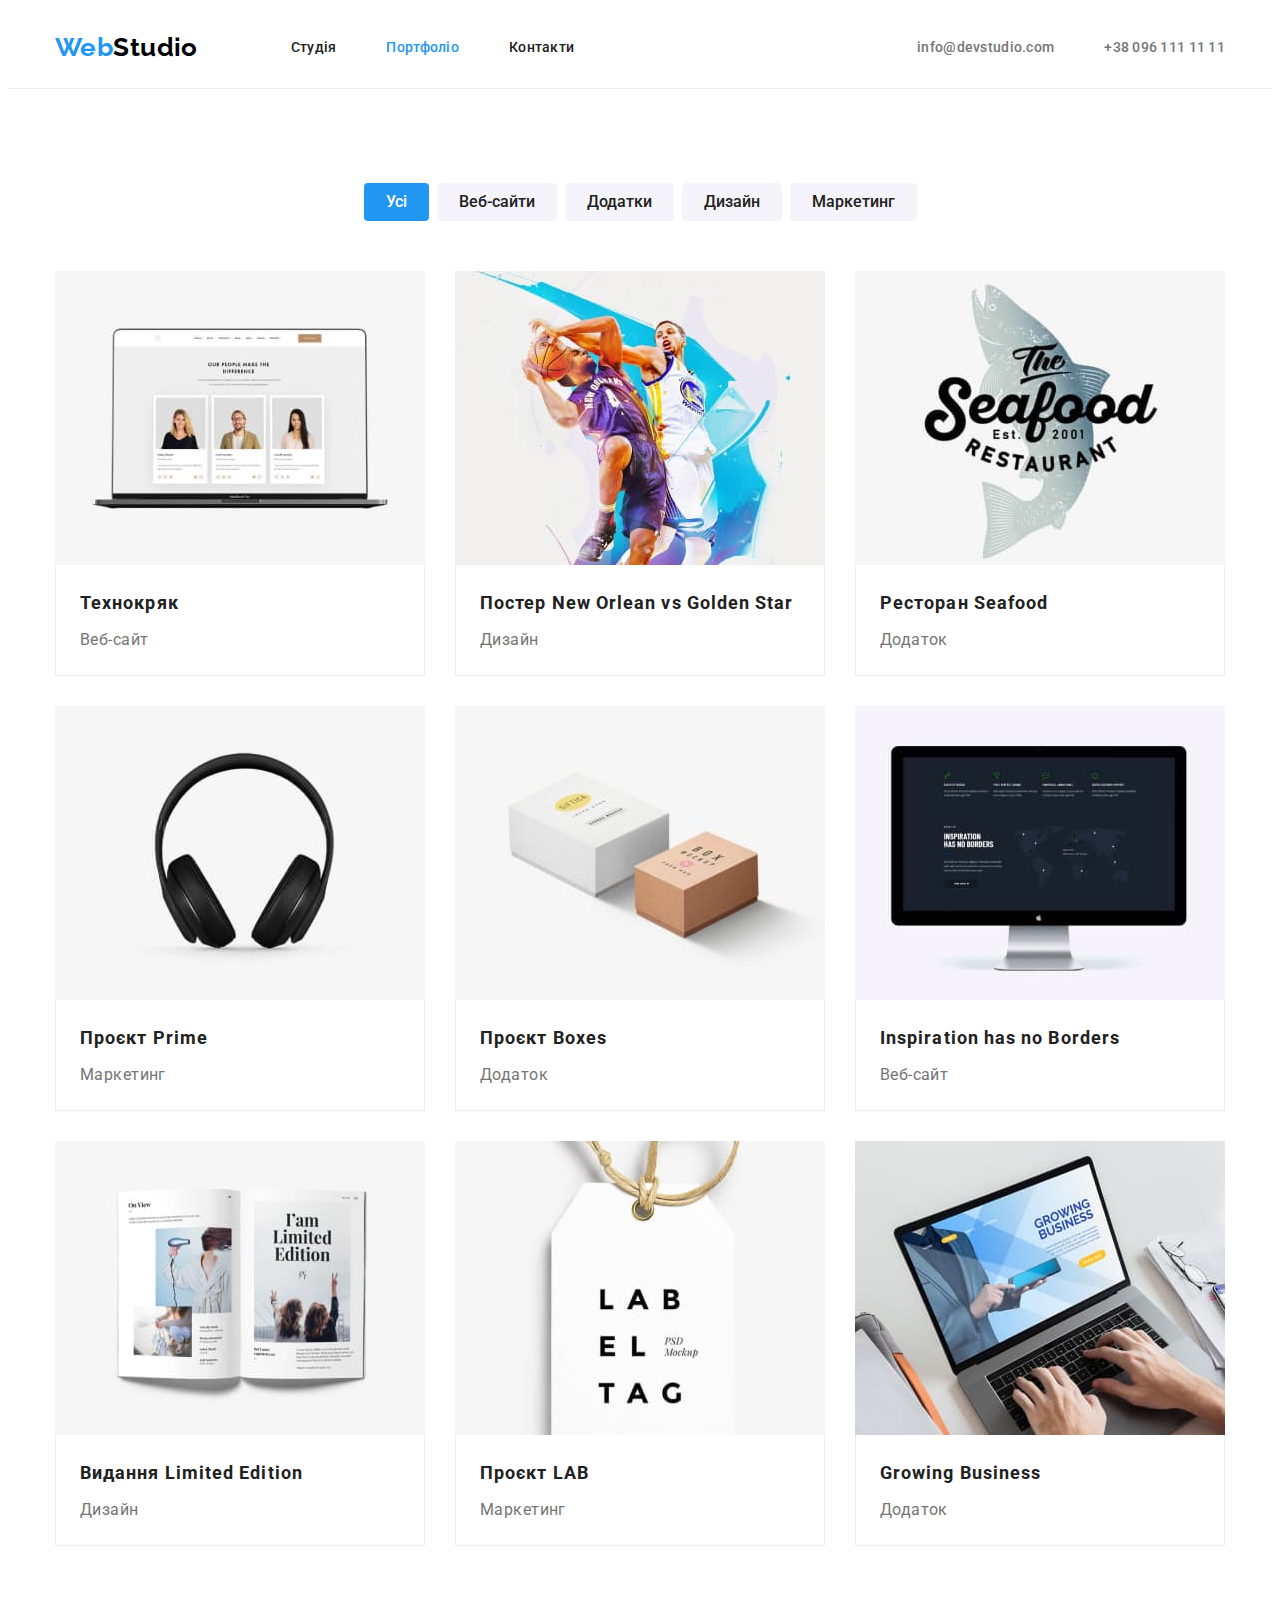
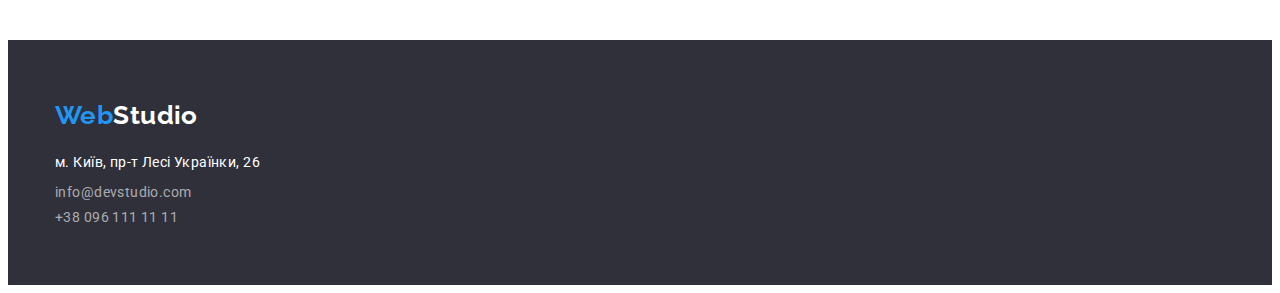
==== portfolio.html @ 9d4a98f9 "створив секцію клієнти" ====
<!DOCTYPE html>
<html lang="uk">
  <head>
    <meta charset="UTF-8" />
    <meta http-equiv="X-UA-Compatible" content="IE=edge" />
    <meta name="viewport" content="width=device-width, initial-scale=1.0" />
    <title lang="en">WebStudio</title>

    <!-- font family -->

    <link rel="preconnect" href="https://fonts.googleapis.com" />
    <link rel="preconnect" href="https://fonts.gstatic.com" crossorigin />
    <link
      href="https://fonts.googleapis.com/css2?family=Raleway:wght@700&family=Roboto:wght@400;500;700;900&display=swap"
      rel="stylesheet"
    />

    <!-- modern-normalize.css -->

    <link
      rel="stylesheet"
      href="https://cdnjs.cloudflare.com/ajax/libs/modern-normalize/1.1.0/modern-normalize.min.css"
      integrity="sha512-wpPYUAdjBVSE4KJnH1VR1HeZfpl1ub8YT/NKx4PuQ5NmX2tKuGu6U/JRp5y+Y8XG2tV+wKQpNHVUX03MfMFn9Q=="
      crossorigin="anonymous"
      referrerpolicy="no-referrer"
    />

    <!-- styles css -->

    <link rel="stylesheet" href="./css/styles.css" />
  </head>
  <body>
    <!-- header -->

    <header class="header">
      <div class="container">
        <nav class="nav">
          <a class="link logo" lang="en" href="./index.html"
            ><span class="part-logo">Web</span>Studio</a
          >
          <ul class="list nav-list">
            <li class="nav-item">
              <a class="link nav-link" href="./index.html">Студія</a>
            </li>
            <li class="nav-item">
              <a class="link nav-link active" href="./portfolio.html"
                >Портфоліо</a
              >
            </li>
            <li class="nav-item">
              <a class="link nav-link" href="">Контакти</a>
            </li>
          </ul>
        </nav>
        <ul class="list header-list">
          <li class="header-item">
            <a
              class="link header-link"
              lang="en"
              href="mailto:info@devstudio.com"
              >info@devstudio.com</a
            >
          </li>
          <li class="header-item">
            <a class="link header-link" href="tel:+380961111111"
              >+38 096 111 11 11</a
            >
          </li>
        </ul>
      </div>
    </header>

    <!-- main -->

    <main class="portfolio-main">
      <!-- hero-->

      <section class="gallery section">
        <div class="container">
          <h1 hidden class="visually-hidden">Портфоліо</h1>
          <ul class="list gallery-pagination">
            <li class="pagination-item">
              <button class="pagination-btn active" type="button">Усі</button>
            </li>
            <li class="pagination-item">
              <button class="pagination-btn" type="button">Веб-сайти</button>
            </li>
            <li class="pagination-item">
              <button class="pagination-btn" type="button">Додатки</button>
            </li>
            <li class="pagination-item">
              <button class="pagination-btn" type="button">Дизайн</button>
            </li>
            <li class="pagination-item">
              <button class="pagination-btn" type="button">Маркетинг</button>
            </li>
          </ul>
          <ul class="list gallery-list">
            <li class="gallery-item">
              <img
                class="gallery-img"
                src="./images/portfolio/texno.jpg"
                alt="вімкнений ноутбук"
                width="370"
                height="295"
              />
              <div class="gallery-project-name">
                <h2 class="gallery-title">Технокряк</h2>
                <p class="gallery-text">Веб-сайт</p>
              </div>
            </li>
            <li class="gallery-item">
              <img
                class="gallery-img"
                src="./images/portfolio/poster.jpg"
                alt="два баскетболісти борються за мяч"
                width="370"
                height="295"
              />
              <div class="gallery-project-name">
                <h2 class="gallery-title">Постер New Orlean vs Golden Star</h2>
                <p class="gallery-text">Дизайн</p>
              </div>
            </li>
            <li class="gallery-item">
              <img
                class="gallery-img"
                src="./images/portfolio/seafood.jpg"
                alt="логотип рибного ресторану"
                width="370"
                height="295"
              />
              <div class="gallery-project-name">
                <h2 class="gallery-title">Ресторан Seafood</h2>
                <p class="gallery-text">Додаток</p>
              </div>
            </li>
            <li class="gallery-item">
              <img
                class="gallery-img"
                src="./images/portfolio/prime.jpg"
                alt="чорні навушники"
                width="370"
                height="295"
              />
              <div class="gallery-project-name">
                <h2 class="gallery-title">Проєкт Prime</h2>
                <p class="gallery-text">Маркетинг</p>
              </div>
            </li>
            <li class="gallery-item">
              <img
                class="gallery-img"
                src="./images/portfolio/boxes.jpg"
                alt="дві картонні коробки білого та коричневого кольорів"
                width="370"
                height="295"
              />
              <div class="gallery-project-name">
                <h2 class="gallery-title">Проєкт Boxes</h2>
                <p class="gallery-text">Додаток</p>
              </div>
            </li>
            <li class="gallery-item">
              <img
                class="gallery-img"
                src="./images/portfolio/no-borders.jpg"
                alt="великий компюторний монітор"
                width="370"
                height="295"
              />
              <div class="gallery-project-name">
                <h2 class="gallery-title">Inspiration has no Borders</h2>
                <p class="gallery-text">Веб-сайт</p>
              </div>
            </li>
            <li class="gallery-item">
              <img
                class="gallery-img"
                src="./images/portfolio/limited-edition.jpg"
                alt="книга в розгорнутому виді"
                width="370"
                height="295"
              />
              <div class="gallery-project-name">
                <h2 class="gallery-title">Видання Limited Edition</h2>
                <p class="gallery-text">Дизайн</p>
              </div>
            </li>
            <li class="gallery-item">
              <img
                class="gallery-img"
                src="./images/portfolio/lab.jpg"
                alt="бирка білого кольору з логотипом"
                width="370"
                height="295"
              />
              <div class="gallery-project-name">
                <h2 class="gallery-title">Проєкт LAB</h2>
                <p class="gallery-text">Маркетинг</p>
              </div>
            </li>
            <li class="gallery-item">
              <img
                class="gallery-img"
                src="./images/portfolio/growing-business.jpg"
                alt="чоловік працює за ноубуком"
                width="370"
                height="295"
              />
              <div class="gallery-project-name">
                <h2 class="gallery-title">Growing Business</h2>
                <p class="gallery-text">Додаток</p>
              </div>
            </li>
          </ul>
        </div>
      </section>
    </main>

    <!-- footer  -->

    <footer class="footer section">
      <div class="container">
        <a class="link footer-logo" lang="en" href="./index.html"
          ><span class="part-logo">Web</span>Studio</a
        >
        <address class="footer-address">
          м. Київ, пр-т Лесі Українки, 26
        </address>
        <ul class="list footer-list">
          <li class="footer-item">
            <a
              class="link footer-link"
              lang="en"
              href="mailto:info@devstudio.com"
              >info@devstudio.com</a
            >
          </li>
          <li class="footer-item">
            <a class="link footer-link" href="tel:+380961111111"
              >+38 096 111 11 11</a
            >
          </li>
        </ul>
      </div>
    </footer>
  </body>
</html>
---- css/styles.css ----
:root {
  --accent-color: #2196f3;
  --primary-text-color: #757575;
  --secondary-text-color: #212121;
  --third-text-color: #ffffff;
}

body {
  font-family: "Roboto", sans-serif;
  font-size: 14px;
  color: var(--primary-text-color);
  background-color: var(--third-text-color);
  letter-spacing: 0.03em;
}

/* rest */
html {
  box-sizing: border-box;
}
*,
*::after,
*::before {
  box-sizing: inherit;
}

/* Стилі для обнулення верхніх відступів у елементів  Стили для обнуления */
h1,
h2,
h3,
h4,
h5,
h6,
p {
  margin: 0;
}

/* Класс для обнулення базових свойств у списків (ul) */
.list {
  list-style: none;
  padding-left: 0;
  margin: 0;
}

/* Клас для обнулення базових свойств у силок */
.link {
  text-decoration: none;
  color: inherit;
}

/* Властивості для коректного відображення картинок */
img {
  display: block;
  max-width: 100%;
  height: auto;
}

/* Властивості для обнулення курсива у address */

address {
  font-style: normal;
}

/* utils */
.container {
  width: 1200px;
  margin: 0 auto;
  padding-left: 15px;
  padding-right: 15px;
}

.section {
  padding-top: 94px;
  padding-bottom: 94px;
}

.visually-hidden {
  position: absolute;
  white-space: nowrap;
  width: 1px;
  height: 1px;
  overflow: hidden;
  border: 0;
  padding: 0;
  clip: rect(0 0 0 0);
  clip-path: inset(50%);
  margin: -1px;
}

/* header */
.header {
  border-bottom: 1px solid #ececec;
}

.header .container {
  display: flex;
  align-items: center;
}

.nav {
  display: flex;
  align-items: center;
  justify-content: center;
}

.logo {
  display: inline-block;
  padding-top: 24;
  padding-bottom: 25;
  margin-right: 93px;
  color: #000000;
  font-family: "Raleway";
  font-style: normal;
  font-weight: 700;
  font-size: 26px;
  line-height: 1.2;
}

.part-logo {
  color: var(--accent-color);
}

.nav {
  margin-right: auto;
}

.nav-list {
  gap: 50px;
  display: flex;
  align-items: center;
}

.nav-link {
  display: inline-block;
  padding-top: 32px;
  padding-bottom: 32px;

  color: var(--secondary-text-color);
  font-weight: 500;
  line-height: 1.14px;
  letter-spacing: 0.02em;
}

.nav-link:hover,
.nav-link:focus {
  color: var(--accent-color);
}

.nav-link.active {
  color: var(--accent-color);
}

.header-list {
  display: inline-block;
  gap: 50px;
  display: flex;
  align-items: center;
}

.header-link {
  display: block;
  padding-top: 32px;
  padding-bottom: 32px;

  color: var(--primary-text-color);
  font-weight: 500;
  line-height: 1.14;
  letter-spacing: 0.02em;
}

.header-link:hover,
.header-link:focus {
  color: var(--accent-color);
}

/* hero */
.hero {
  max-width: 1600px;
  height: 600px;
  margin-left: auto;
  margin-right: auto;
  background-size: cover;
  background-repeat: no-repeat;
  background-position: center;
  background-image: linear-gradient(
      to right,
      rgba(47, 48, 58, 0.4),
      rgba(47, 48, 58, 0.4)
    ),
    url("../images/hero-img.jpg");
  padding-top: 200px;
  padding-bottom: 200px;
  background-color: #2f303a;
}

.hero-title {
  width: 696px;
  margin-left: auto;
  margin-right: auto;
  margin-bottom: 30px;

  color: var(--third-text-color);
  font-weight: 900;
  font-size: 44px;
  line-height: 1.36;
  text-align: center;
  letter-spacing: 0.06em;
  text-transform: uppercase;
}

.hero-btn {
  display: inline-block;
  min-width: 215;
  min-height: 50;
  padding: 10px 32px;
  border-radius: 4px;
  background-color: var(--accent-color);
  font-size: 16px;
  line-height: 1.87;
  margin-left: auto;
  margin-right: auto;
  display: flex;
  align-items: center;
  text-align: center;
  letter-spacing: 0.06em;
  color: var(--third-text-color);
  border-style: none;
  cursor: pointer;
}

/* .hero-btn:hover,
.hero-btn:focus {
  background-color: #f5f4fa;
  color: var(--accent-color);
} */

/* about */

.about-list {
  display: flex;
  justify-content: center;
  gap: 30px;
}

.about-item {
  width: calc((100% - 90px) / 4);
}

.about-title {
  margin-bottom: 10px;
  color: var(--secondary-text-color);
  font-size: 14px;
  line-height: 1.36;
  text-transform: uppercase;
}

.about-text {
  line-height: 1.71;
}

/* features */

.features {
  padding-top: 0;
}

.section-title {
  margin-bottom: 50px;

  font-size: 36px;
  line-height: 1.16;
  text-align: center;
  color: var(--secondary-text-color);
}

.features-list {
  display: flex;
  flex-wrap: wrap;
  gap: 30px;
}

.features-item {
  width: calc((100% - 60px) / 3);
}

/* our team */

.team {
  background-color: #f5f4fa;
}

.team-list {
  display: flex;
  gap: 30px;
}

.team-item {
  width: calc((100% - 90px) / 4);
  background-color: var(--third-text-color);
  box-shadow: 0px 1px 3px #0000001f, 0px 1px 1px #00000024,
    0px 2px 1px #00000033;
  border-radius: 0px 0px 4px 4px;
}

.team-contact-wrapp {
  padding: 30px 0;
}

.team-name {
  margin-bottom: 10px;
  font-weight: 500;
  font-size: 16px;
  line-height: 1.18;
  text-align: center;
  color: var(--secondary-text-color);
}

.team-text {
  margin-bottom: 16px;

  font-size: 16px;
  line-height: 1.18;
  text-align: center;
}

.socials-list {
  display: flex;
  justify-content: center;
  gap: 10;
}

.socials-link {
  width: 44px;
  height: 44px;
  display: flex;
  align-items: center;
  justify-content: center;
}
/* footer */
.footer {
  padding-top: 60px;
  padding-bottom: 60px;
  background-color: #2f303a;
}

.footer-logo {
  display: inline-block;
  margin-bottom: 20px;
  color: var(--third-text-color);
  font-family: "Raleway";
  font-style: normal;
  font-weight: 700;
  font-size: 26px;
  line-height: 1.2;
}

.footer-address {
  margin-bottom: 9px;
  line-height: 1.71;
  color: var(--third-text-color);
}

.footer-item:not(:last-child) {
  margin-bottom: 9px;
}

.footer-link {
  line-height: 1.71px;
  color: #ffffff99;
}

.footer-link:hover,
.footer-link:focus {
  color: var(--accent-color);
}
/* portfolio */

/* gallery */

.gallery-pagination {
  display: flex;
  align-items: center;
  justify-content: center;
  margin-bottom: 50px;
  gap: 8px;
}

.pagination-item {
  display: inline-block;
}

.pagination-btn {
  font-family: inherit;
  background-color: #f5f4fa;
  padding: 6px 22px;

  font-weight: 500;
  font-size: 16px;
  line-height: 1.62;
  text-align: center;
  color: var(--secondary-text-color);

  border-style: none;
  border-radius: 4px;
  cursor: pointer;
}

.pagination-btn:hover,
.pagination-btn:focus {
  color: var(--third-text-color);
  background-color: var(--accent-color);
}

.pagination-btn.active {
  color: var(--third-text-color);
  background-color: var(--accent-color);
}

.gallery-list {
  display: flex;
  flex-wrap: wrap;
  gap: 30px;
}

.gallery-item {
  width: calc((100% - 60px) / 3);
}

.gallery-project-name {
  padding: 20px 24px;
  border-left: 1px solid #eeeeee;
  border-right: 1px solid #eeeeee;
  border-bottom: 1px solid #eeeeee;
}

.gallery-title {
  margin-bottom: 4px;
  font-size: 18px;
  line-height: 2;
  letter-spacing: 0.06em;
  color: var(--secondary-text-color);
}

.gallery-text {
  font-size: 16px;
  line-height: 1.87;
}
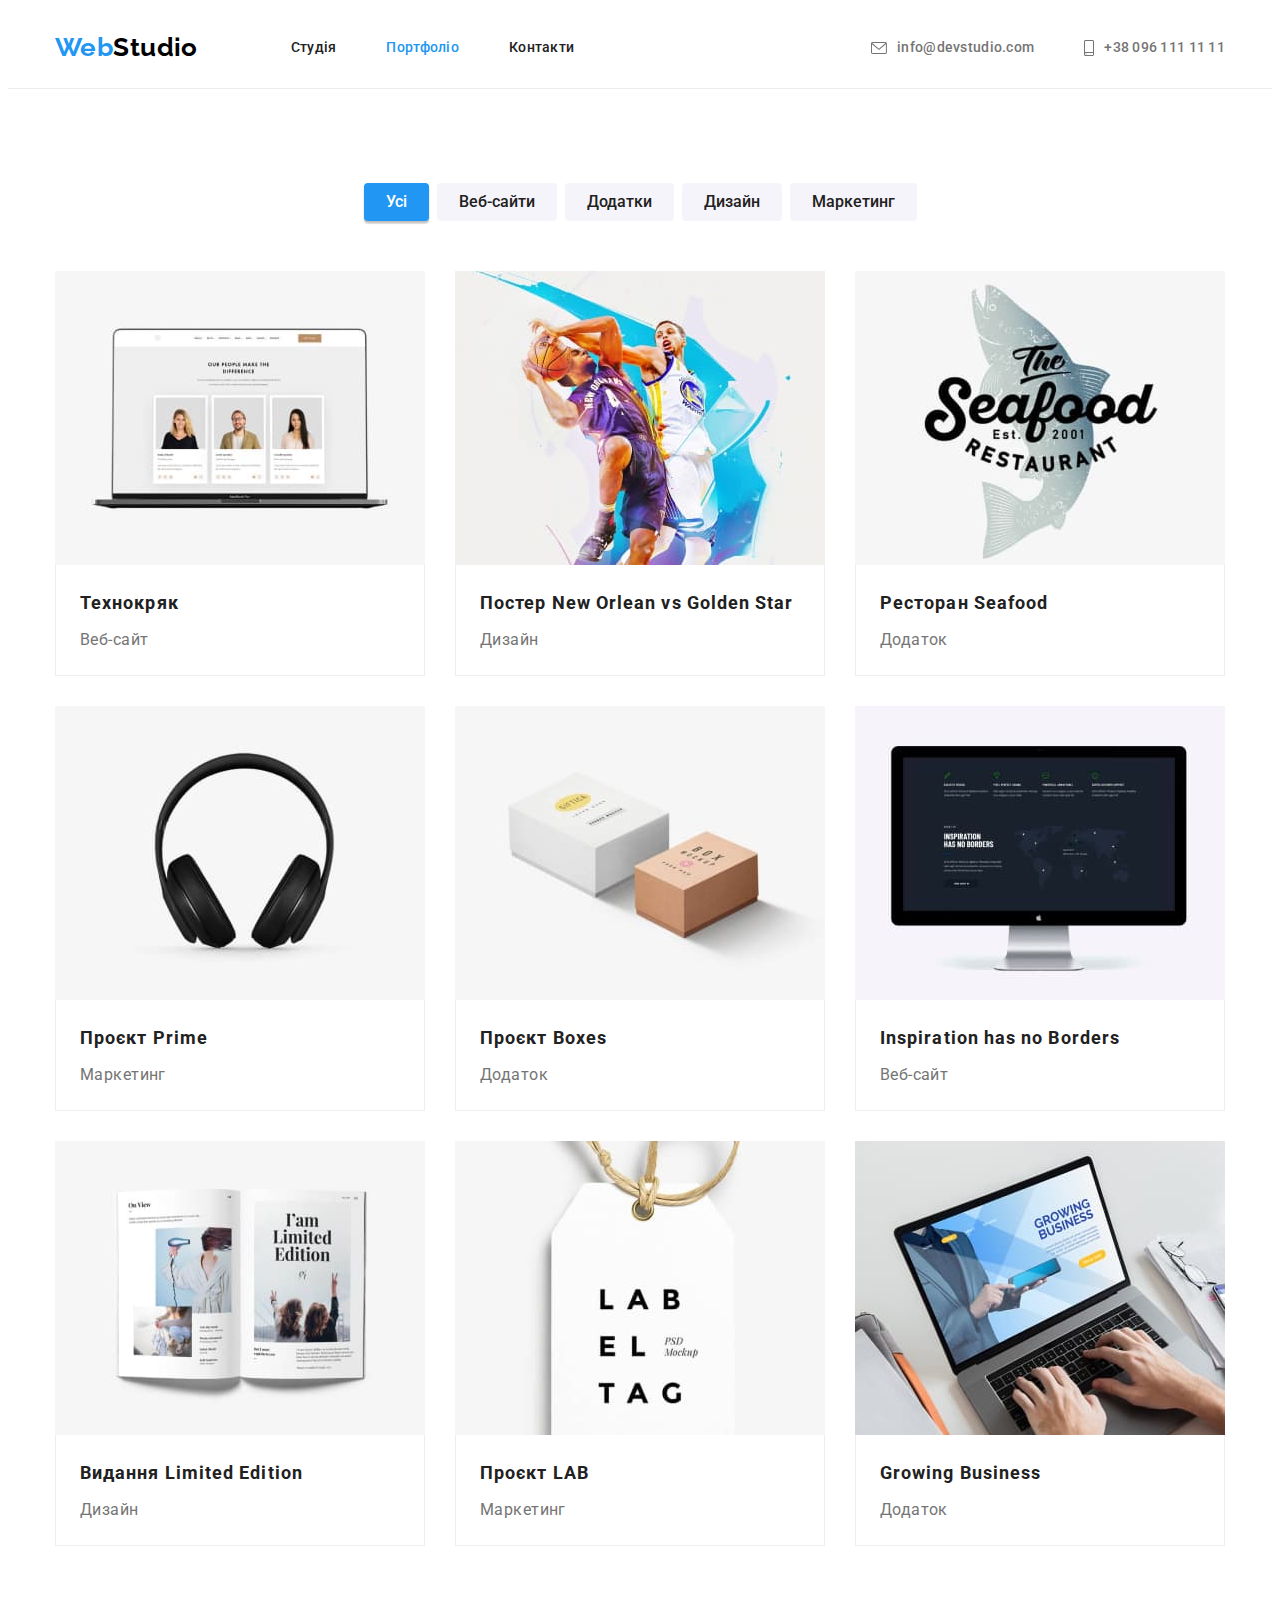
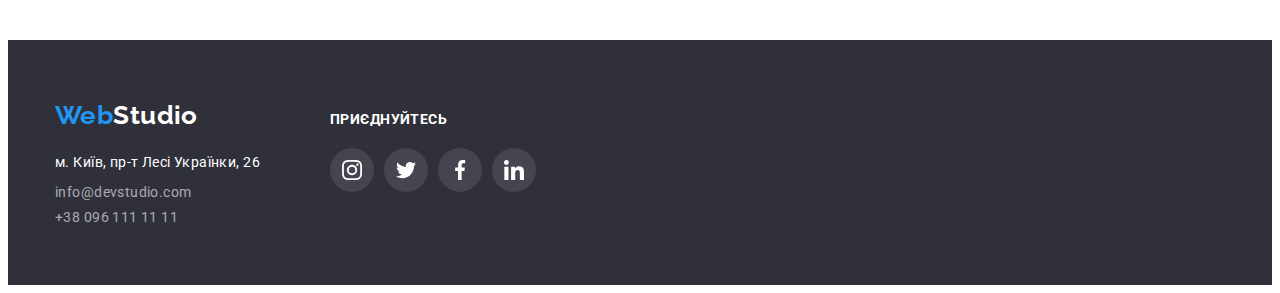
==== commit 1751711d: "виконав дз4" ====
--- a/portfolio.html
+++ b/portfolio.html
@@ -58,12 +58,19 @@
               class="link header-link"
               lang="en"
               href="mailto:info@devstudio.com"
-              >info@devstudio.com</a
+            >
+              <svg class="header-icon" width="16" height="12">
+                <use href="./images/icons.svg#envelope"></use>
+              </svg>
+              info@devstudio.com</a
             >
           </li>
           <li class="header-item">
-            <a class="link header-link" href="tel:+380961111111"
-              >+38 096 111 11 11</a
+            <a class="link header-link" href="tel:+380961111111">
+              <svg class="header-icon" width="10" height="16">
+                <use href="./images/icons.svg#smartphone"></use>
+              </svg>
+              +38 096 111 11 11</a
             >
           </li>
         </ul>
@@ -221,28 +228,87 @@
     <!-- footer  -->
 
     <footer class="footer section">
-      <div class="container">
-        <a class="link footer-logo" lang="en" href="./index.html"
-          ><span class="part-logo">Web</span>Studio</a
-        >
-        <address class="footer-address">
-          м. Київ, пр-т Лесі Українки, 26
-        </address>
-        <ul class="list footer-list">
-          <li class="footer-item">
-            <a
-              class="link footer-link"
-              lang="en"
-              href="mailto:info@devstudio.com"
-              >info@devstudio.com</a
-            >
-          </li>
-          <li class="footer-item">
-            <a class="link footer-link" href="tel:+380961111111"
-              >+38 096 111 11 11</a
-            >
-          </li>
-        </ul>
+      <div class="container footer-container">
+        <div class="footer-left-side">
+          <a class="link footer-logo" lang="en" href="./index.html"
+            ><span class="part-logo">Web</span>Studio</a
+          >
+          <address class="footer-address">
+            м. Київ, пр-т Лесі Українки, 26
+          </address>
+          <ul class="list footer-list">
+            <li class="footer-item">
+              <a
+                class="link footer-link"
+                lang="en"
+                href="mailto:info@devstudio.com"
+                >info@devstudio.com</a
+              >
+            </li>
+            <li class="footer-item">
+              <a class="link footer-link" href="tel:+380961111111"
+                >+38 096 111 11 11</a
+              >
+            </li>
+          </ul>
+        </div>
+        <div class="footer-right-side">
+          <p class="footer-join-in">приєднуйтесь</p>
+          <ul class="list footer-socials-list">
+            <li class="footer-socials-item">
+              <a
+                class="link footer-socials-link"
+                href="htpps://instagram.com"
+                target="_blank"
+                rel="noreferrer noopener"
+                aria-label="Instagram"
+              >
+                <svg class="footer-socials-icon" width="20" height="20">
+                  <use href="./images/icons.svg#instagram"></use>
+                </svg>
+              </a>
+            </li>
+            <li class="footer-socials-item">
+              <a
+                class="link footer-socials-link"
+                href="https://twitter.com"
+                target="_blank"
+                rel="noreferrer noopener"
+                aria-label="Twitter"
+              >
+                <svg class="footer-socials-icon" width="20" height="20">
+                  <use href="./images/icons.svg#twitter"></use>
+                </svg>
+              </a>
+            </li>
+            <li class="footer-socials-item">
+              <a
+                class="link footer-socials-link"
+                href="https://facebook.com"
+                target="_blank"
+                rel="noreferrer noopener"
+                aria-label="Facebook"
+              >
+                <svg class="footer-socials-icon" width="20" height="20">
+                  <use href="./images/icons.svg#facebook"></use>
+                </svg>
+              </a>
+            </li>
+            <li class="footer-socials-item">
+              <a
+                class="link footer-socials-link"
+                href="https://linkedin.com"
+                target="_blank"
+                rel="noreferrer noopener"
+                aria-label="Linkedin"
+              >
+                <svg class="footer-socials-icon" width="20" height="20">
+                  <use href="./images/icons.svg#linkedin"></use>
+                </svg>
+              </a>
+            </li>
+          </ul>
+        </div>
       </div>
     </footer>
   </body>
--- a/css/styles.css
+++ b/css/styles.css
@@ -157,7 +157,9 @@
 }
 
 .header-link {
-  display: block;
+  display: flex;
+  align-items: center;
+  gap: 10px;
   padding-top: 32px;
   padding-bottom: 32px;
 
@@ -170,6 +172,10 @@
 .header-link:hover,
 .header-link:focus {
   color: var(--accent-color);
+}
+
+.header-icon {
+  fill: currentColor;
 }
 
 /* hero */
@@ -245,6 +251,18 @@
   width: calc((100% - 90px) / 4);
 }
 
+.about-icons {
+  margin-bottom: 30px;
+  display: flex;
+  align-items: center;
+  justify-content: center;
+
+  width: 270px;
+  height: 120px;
+  background: #f5f4fa;
+  border-radius: 4px;
+}
+
 .about-title {
   margin-bottom: 10px;
   color: var(--secondary-text-color);
@@ -329,12 +347,55 @@
 }
 
 .socials-link {
+  display: flex;
+  align-items: center;
+  justify-content: center;
+
   width: 44px;
   height: 44px;
-  display: flex;
-  align-items: center;
-  justify-content: center;
-}
+  border-radius: 50%;
+  color: #afb1b8;
+}
+
+.socials-link:hover,
+.socials-link:focus {
+  color: var(--third-text-color);
+  background-color: var(--accent-color);
+}
+
+.socials-icon {
+  fill: currentColor;
+}
+
+/* customers */
+
+.customers-list {
+  display: flex;
+  justify-content: center;
+  gap: 30px;
+}
+
+.customers-link {
+  display: flex;
+  align-items: center;
+  justify-content: center;
+  width: 170px;
+  height: 92px;
+  border: 1px solid #afb1b8;
+  border-radius: 4px;
+  color: #afb1b8;
+}
+
+.customers-link:hover,
+.customers-link:focus {
+  color: var(--accent-color);
+  border: 1px solid var(--accent-color);
+}
+
+.customers-icon {
+  fill: currentColor;
+}
+
 /* footer */
 .footer {
   padding-top: 60px;
@@ -342,6 +403,15 @@
   background-color: #2f303a;
 }
 
+.footer-container {
+  display: flex;
+  align-items: baseline;
+}
+
+.footer-left-side {
+  margin-right: 70px;
+}
+
 .footer-logo {
   display: inline-block;
   margin-bottom: 20px;
@@ -372,6 +442,39 @@
 .footer-link:focus {
   color: var(--accent-color);
 }
+
+.footer-join-in {
+  margin-bottom: 20px;
+  font-weight: 700;
+  line-height: 1.14;
+  text-transform: uppercase;
+  color: var(--third-text-color);
+}
+
+.footer-socials-list {
+  display: flex;
+  gap: 10px;
+}
+
+.footer-socials-link {
+  display: flex;
+  align-items: center;
+  justify-content: center;
+  width: 44px;
+  height: 44px;
+  border-radius: 50%;
+  background-color: #ffffff1a;
+  color: var(--third-text-color);
+}
+
+.footer-socials-link:hover,
+.footer-socials-link:focus {
+  background-color: var(--accent-color);
+}
+
+.footer-socials-icon {
+  fill: currentColor;
+}
 /* portfolio */
 
 /* gallery */
@@ -408,11 +511,15 @@
 .pagination-btn:focus {
   color: var(--third-text-color);
   background-color: var(--accent-color);
+  box-shadow: 0px 3px 1px rgba(0, 0, 0, 0.1), 0px 1px 2px rgba(0, 0, 0, 0.08),
+    0px 2px 2px rgba(0, 0, 0, 0.12);
 }
 
 .pagination-btn.active {
   color: var(--third-text-color);
   background-color: var(--accent-color);
+  box-shadow: 0px 3px 1px rgba(0, 0, 0, 0.1), 0px 1px 2px rgba(0, 0, 0, 0.08),
+    0px 2px 2px rgba(0, 0, 0, 0.12);
 }
 
 .gallery-list {
@@ -423,6 +530,12 @@
 
 .gallery-item {
   width: calc((100% - 60px) / 3);
+}
+
+.gallery-item:hover,
+.gallery-item:focus {
+  box-shadow: 0px 1px 1px rgba(0, 0, 0, 0.12), 0px 4px 4px rgba(0, 0, 0, 0.06),
+    1px 4px 6px rgba(0, 0, 0, 0.16);
 }
 
 .gallery-project-name {
